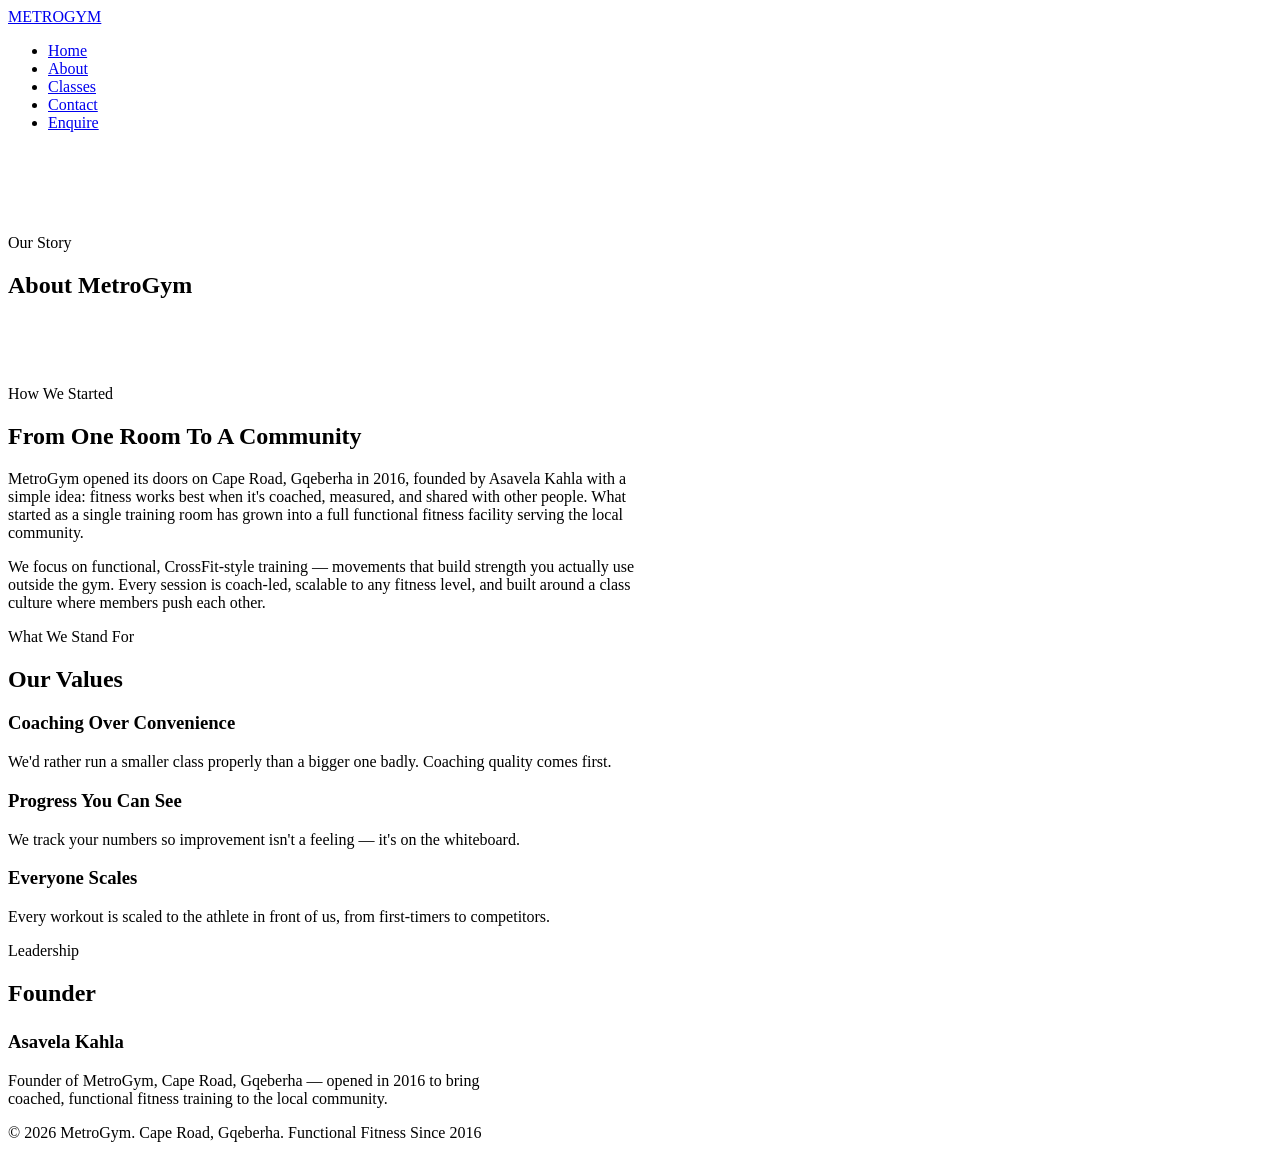
==== about.html @ cdcde927 "Add files via upload" ====
<!DOCTYPE html>
<html lang="en">
<head>
<meta charset="UTF-8">
<meta name="viewport" content="width=device-width, initial-scale=1.0">
<title>About | MetroGym</title>
<link rel="stylesheet" href="css/style.css">
</head>
<body>

<header>
  <div class="nav-wrap">
    <a href="index.html" class="brand">METRO<span>GYM</span></a>
    <nav>
      <ul>
        <li><a href="index.html">Home</a></li>
        <li><a href="about.html" aria-current="page">About</a></li>
        <li><a href="classes.html">Classes</a></li>
        <li><a href="contact.html">Contact</a></li>
        <li><a href="enquiry.html">Enquire</a></li>
      </ul>
    </nav>
  </div>
</header>

<section class="hero" style="padding:70px 0 50px;">
  <div class="container">
    <p class="eyebrow">Our Story</p>
    <h1>About MetroGym</h1>
  </div>
</section>

<section>
  <div class="container">
    <p class="eyebrow-label">How We Started</p>
    <h2>From One Room To A Community</h2>
    <p style="max-width:640px; color:var(--steel); margin-top:14px;">
      MetroGym opened its doors on Cape Road, Gqeberha in 2016, founded by Asavela Kahla with a simple idea: fitness works best when it's coached, measured, and shared with other people. What started as a single training room has grown into a full functional fitness facility serving the local community.
    </p>
    <p style="max-width:640px; color:var(--steel); margin-top:14px;">
      We focus on functional, CrossFit-style training — movements that build strength you actually use outside the gym. Every session is coach-led, scalable to any fitness level, and built around a class culture where members push each other.
    </p>
  </div>
</section>

<section class="alt">
  <div class="container">
    <p class="eyebrow-label">What We Stand For</p>
    <h2>Our Values</h2>
    <div class="grid">
      <div class="card">
        <h3>Coaching Over Convenience</h3>
        <p>We'd rather run a smaller class properly than a bigger one badly. Coaching quality comes first.</p>
      </div>
      <div class="card">
        <h3>Progress You Can See</h3>
        <p>We track your numbers so improvement isn't a feeling — it's on the whiteboard.</p>
      </div>
      <div class="card">
        <h3>Everyone Scales</h3>
        <p>Every workout is scaled to the athlete in front of us, from first-timers to competitors.</p>
      </div>
    </div>
  </div>
</section>

<section>
  <div class="container">
    <p class="eyebrow-label">Leadership</p>
    <h2>Founder</h2>
    <div class="card" style="max-width:480px; margin-top:24px;">
      <h3>Asavela Kahla</h3>
      <p>Founder of MetroGym, Cape Road, Gqeberha — opened in 2016 to bring coached, functional fitness training to the local community.</p>
    </div>
  </div>
</section>

<footer>
  <div class="container">
    <span>&copy; 2026 MetroGym. Cape Road, Gqeberha.</span>
    <span>Functional Fitness Since 2016</span>
  </div>
</footer>

</body>
</html>
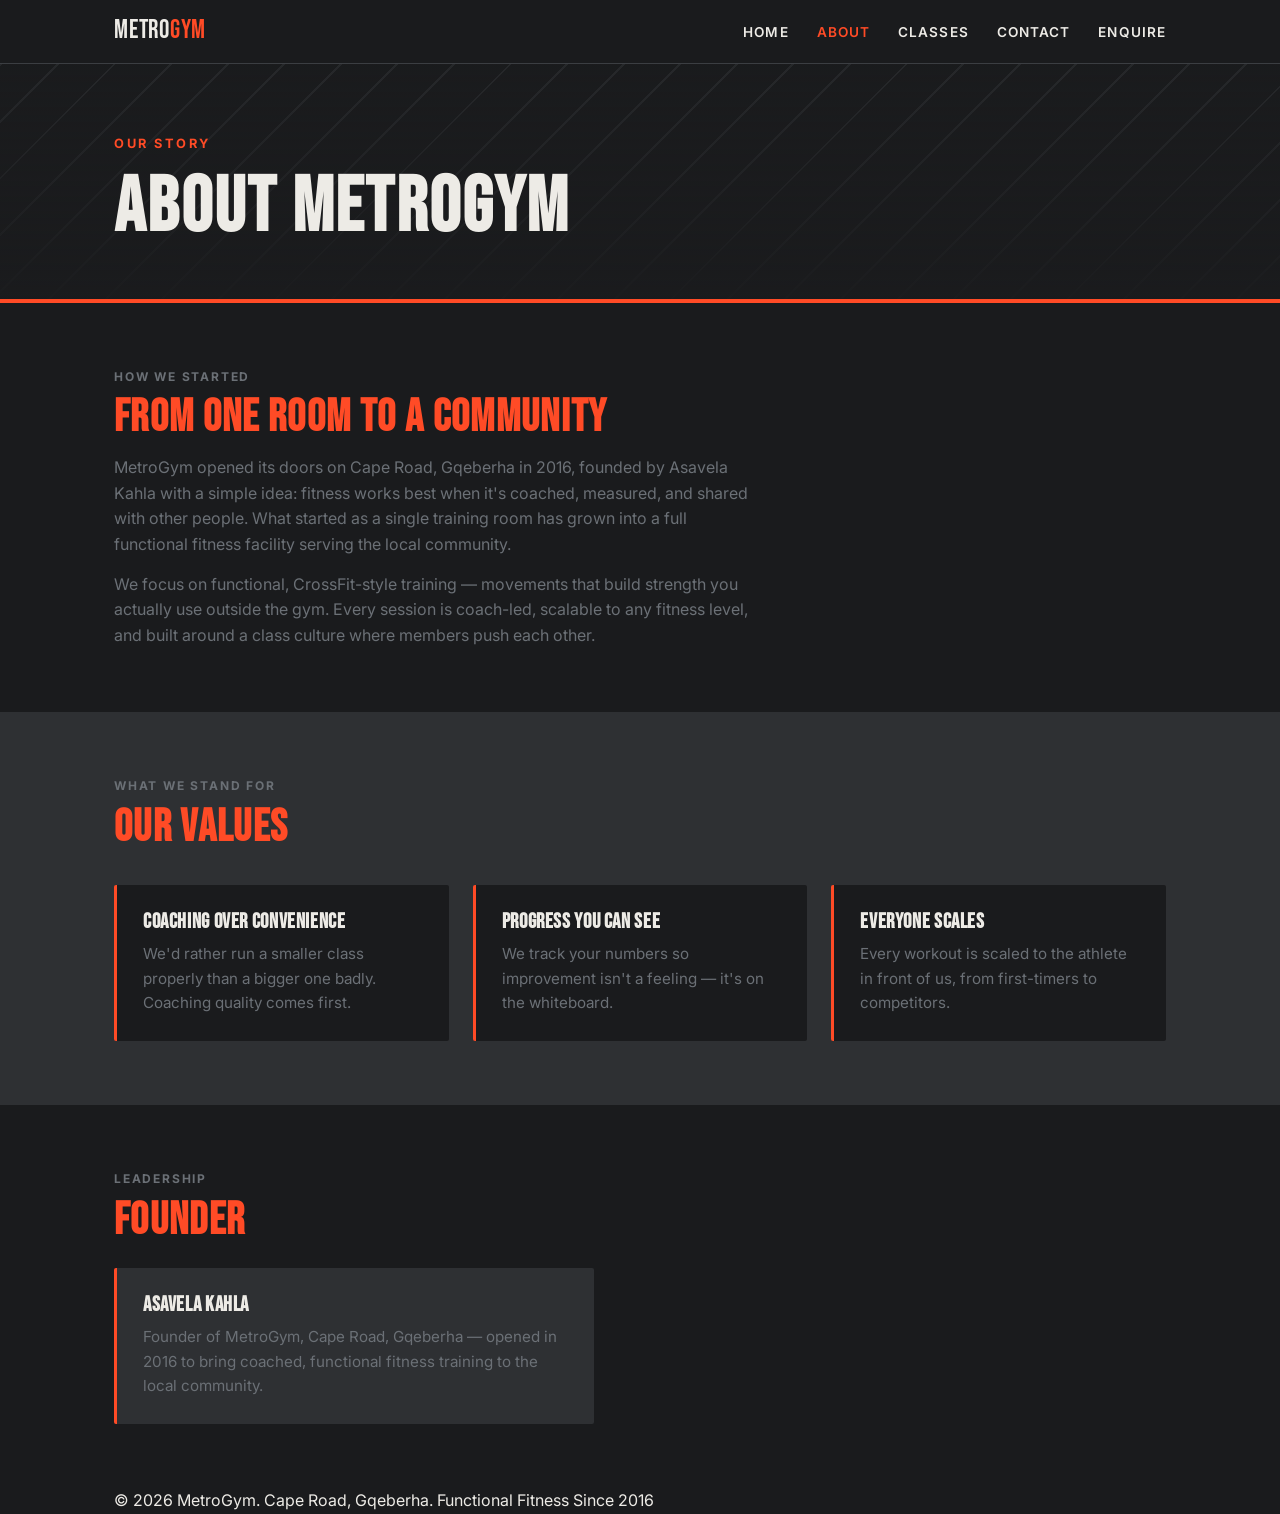
==== commit 78c25f83: "Add files via upload" ====
--- a/about.html
+++ b/about.html
@@ -7,7 +7,9 @@
 <link rel="stylesheet" href="css/style.css">
 </head>
 <body>
+<!-- About page — organisation history, mission/vision, values, and founder profile. -->
 
+<!-- Site header: brand logo and primary navigation, shared across all pages -->
 <header>
   <div class="nav-wrap">
     <a href="index.html" class="brand">METRO<span>GYM</span></a>
@@ -15,13 +17,16 @@
       <ul>
         <li><a href="index.html">Home</a></li>
         <li><a href="about.html" aria-current="page">About</a></li>
-        <li><a href="classes.html">Classes</a></li>
+        <li><a href="services.html">Classes</a></li>
         <li><a href="contact.html">Contact</a></li>
         <li><a href="enquiry.html">Enquire</a></li>
       </ul>
     </nav>
   </div>
 </header>
+
+<!-- Main page content -->
+<main>
 
 <section class="hero" style="padding:70px 0 50px;">
   <div class="container">
@@ -75,6 +80,9 @@
   </div>
 </section>
 
+</main>
+
+<!-- Site footer: copyright and tagline, shared across all pages -->
 <footer>
   <div class="container">
     <span>&copy; 2026 MetroGym. Cape Road, Gqeberha.</span>
@@ -82,5 +90,6 @@
   </div>
 </footer>
 
+<script src="js/script.js"></script>
 </body>
 </html>
--- a/css/style.css
+++ b/css/style.css
@@ -0,0 +1,239 @@
+/* 
+* MetroGym — shared styles
+*
+*/
+
+@import url('https://fonts.googleapis.com/css2?family=Bebas+Neue&family=Inter:wght@400;500;600;700&display=swap');
+
+:root {
+  --charcoal: #1A1B1D;
+  --concrete: #2E3033;
+  --concrete-light: #3B3E42;
+  --chalk: #EDEBE6;
+  --steel: #6B7076;
+  --orange: #FF4B26;
+  --orange-dim: #C93A1B;
+  --radius: 2px;
+}
+
+* { box-sizing: border-box; margin: 0; padding: 0; }
+
+html { scroll-behavior: smooth; }
+
+body {
+  background: var(--charcoal);
+  color: var(--chalk);
+  font-family: 'Inter', sans-serif;
+  line-height: 1.6;
+  font-size: 16px;
+}
+
+h1, h2, h3, .brand {
+  font-family: 'Bebas Neue', sans-serif;
+  letter-spacing: 0.03em;
+  text-transform: uppercase;
+  line-height: 1.05;
+}
+
+h1 { font-size: clamp(2.6rem, 6vw, 5rem); }
+h2 { font-size: clamp(1.8rem, 4vw, 2.8rem); color: var(--orange); }
+h3 { font-size: 1.3rem; }
+
+a { color: var(--orange); text-decoration: none; }
+a:hover { text-decoration: underline; }
+
+img { max-width: 100%; display: block; }
+
+.container {
+  max-width: 1100px;
+  margin: 0 auto;
+  padding: 0 24px;
+}
+
+header {
+  background: var(--charcoal);
+  border-bottom: 1px solid var(--concrete-light);
+  position: sticky;
+  top: 0;
+  z-index: 10;
+}
+
+.nav-wrap {
+  display: flex;
+  align-items: center;
+  justify-content: space-between;
+  padding: 18px 24px;
+  max-width: 1100px;
+  margin: 0 auto;
+}
+
+.brand {
+  font-size: 1.6rem;
+  color: var(--chalk);
+}
+.brand span { color: var(--orange); }
+
+nav ul {
+  list-style: none;
+  display: flex;
+  gap: 28px;
+}
+
+nav a {
+  color: var(--chalk);
+  font-weight: 600;
+  font-size: 0.85rem;
+  letter-spacing: 0.08em;
+  text-transform: uppercase;
+}
+nav a:hover, nav a[aria-current="page"] { color: var(--orange); text-decoration: none; }
+
+.hero {
+  padding: 90px 0 70px;
+  border-bottom: 4px solid var(--orange);
+  background:
+    linear-gradient(180deg, rgba(26,27,29,0.4), rgba(26,27,29,0.95)),
+    repeating-linear-gradient(135deg, var(--concrete) 0 2px, var(--charcoal) 2px 40px);
+}
+
+.hero .eyebrow {
+  color: var(--orange);
+  font-weight: 700;
+  letter-spacing: 0.2em;
+  text-transform: uppercase;
+  font-size: 0.8rem;
+  margin-bottom: 14px;
+}
+
+.hero p.lead {
+  max-width: 560px;
+  color: var(--steel);
+  font-size: 1.1rem;
+  margin: 18px 0 30px;
+}
+
+.btn {
+  display: inline-block;
+  background: var(--orange);
+  color: var(--charcoal);
+  font-weight: 700;
+  padding: 14px 30px;
+  border-radius: var(--radius);
+  text-transform: uppercase;
+  letter-spacing: 0.05em;
+  font-size: 0.9rem;
+  border: none;
+  cursor: pointer;
+}
+.btn:hover { background: var(--orange-dim); text-decoration: none; color: var(--chalk); }
+
+.btn-outline {
+  display: inline-block;
+  border: 2px solid var(--chalk);
+  color: var(--chalk);
+  font-weight: 700;
+  padding: 12px 28px;
+  text-transform: uppercase;
+  letter-spacing: 0.05em;
+  font-size: 0.9rem;
+}
+.btn-outline:hover { border-color: var(--orange); color: var(--orange); text-decoration: none; }
+
+section { padding: 64px 0; }
+section.alt { background: var(--concrete); }
+
+.eyebrow-label {
+  color: var(--steel);
+  font-weight: 700;
+  letter-spacing: 0.15em;
+  text-transform: uppercase;
+  font-size: 0.75rem;
+  margin-bottom: 8px;
+}
+
+.grid {
+  display: grid;
+  gap: 24px;
+  grid-template-columns: repeat(auto-fit, minmax(230px, 1fr));
+  margin-top: 34px;
+}
+
+.card {
+  background: var(--concrete);
+  border-left: 3px solid var(--orange);
+  padding: 26px;
+  border-radius: var(--radius);
+}
+section.alt .card { background: var(--charcoal); }
+
+.card h3 { color: var(--chalk); margin-bottom: 10px; }
+.card p { color: var(--steel); font-size: 0.95rem; }
+
+.stats {
+  display: flex;
+  flex-wrap: wrap;
+  gap: 40px;
+  margin-top: 40px;
+}
+.stat .num {
+  font-family: 'Bebas Neue', sans-serif;
+  font-size: 3rem;
+  color: var(--orange);
+  line-height: 1;
+}
+.stat .label {
+  color: var(--steel);
+  font-size: 0.8rem;
+  text-transform: uppercase;
+  letter-spacing: 0.1em;
+}
+
+table {
+  width: 100%;
+  border-collapse: collapse;
+  margin-top: 30px;
+}
+th, td {
+  text-align: left;
+  padding: 14px 16px;
+  border-bottom: 1px solid var(--concrete-light);
+  font-size: 0.95rem;
+}
+th {
+  text-transform: uppercase;
+  letter-spacing: 0.08em;
+  font-size: 0.75rem;
+  color: var(--orange);
+}
+td { color: var(--chalk); }
+tr:hover td { background: var(--concrete); }
+
+form { max-width: 560px; margin-top: 30px; }
+.field { margin-bottom: 20px; }
+label {
+  display: block;
+  font-size: 0.8rem;
+  text-transform: uppercase;
+  letter-spacing: 0.08em;
+  color: var(--steel);
+  margin-bottom: 8px;
+}
+input, textarea, select {
+  width: 100%;
+  background: var(--concrete);
+  border: 1px solid var(--concrete-light);
+  color: var(--chalk);
+  padding: 12px 14px;
+  font-family: 'Inter', sans-serif;
+  font-size: 0.95rem;
+  border-radius: var(--radius);
+}
+input:focus, textarea:focus, select:focus {
+  outline: 2px solid var(--orange);
+  outline-offset: 1px;
+  border-color: var(--orange);
+}
+textarea { resize: vertical; min-height: 120px; }
+
+.info-list { list-style: none; margin-top: 24px; }
+.info-list li { padding: 10px 0; border-bottom: 1px solid var(--concrete-light); co
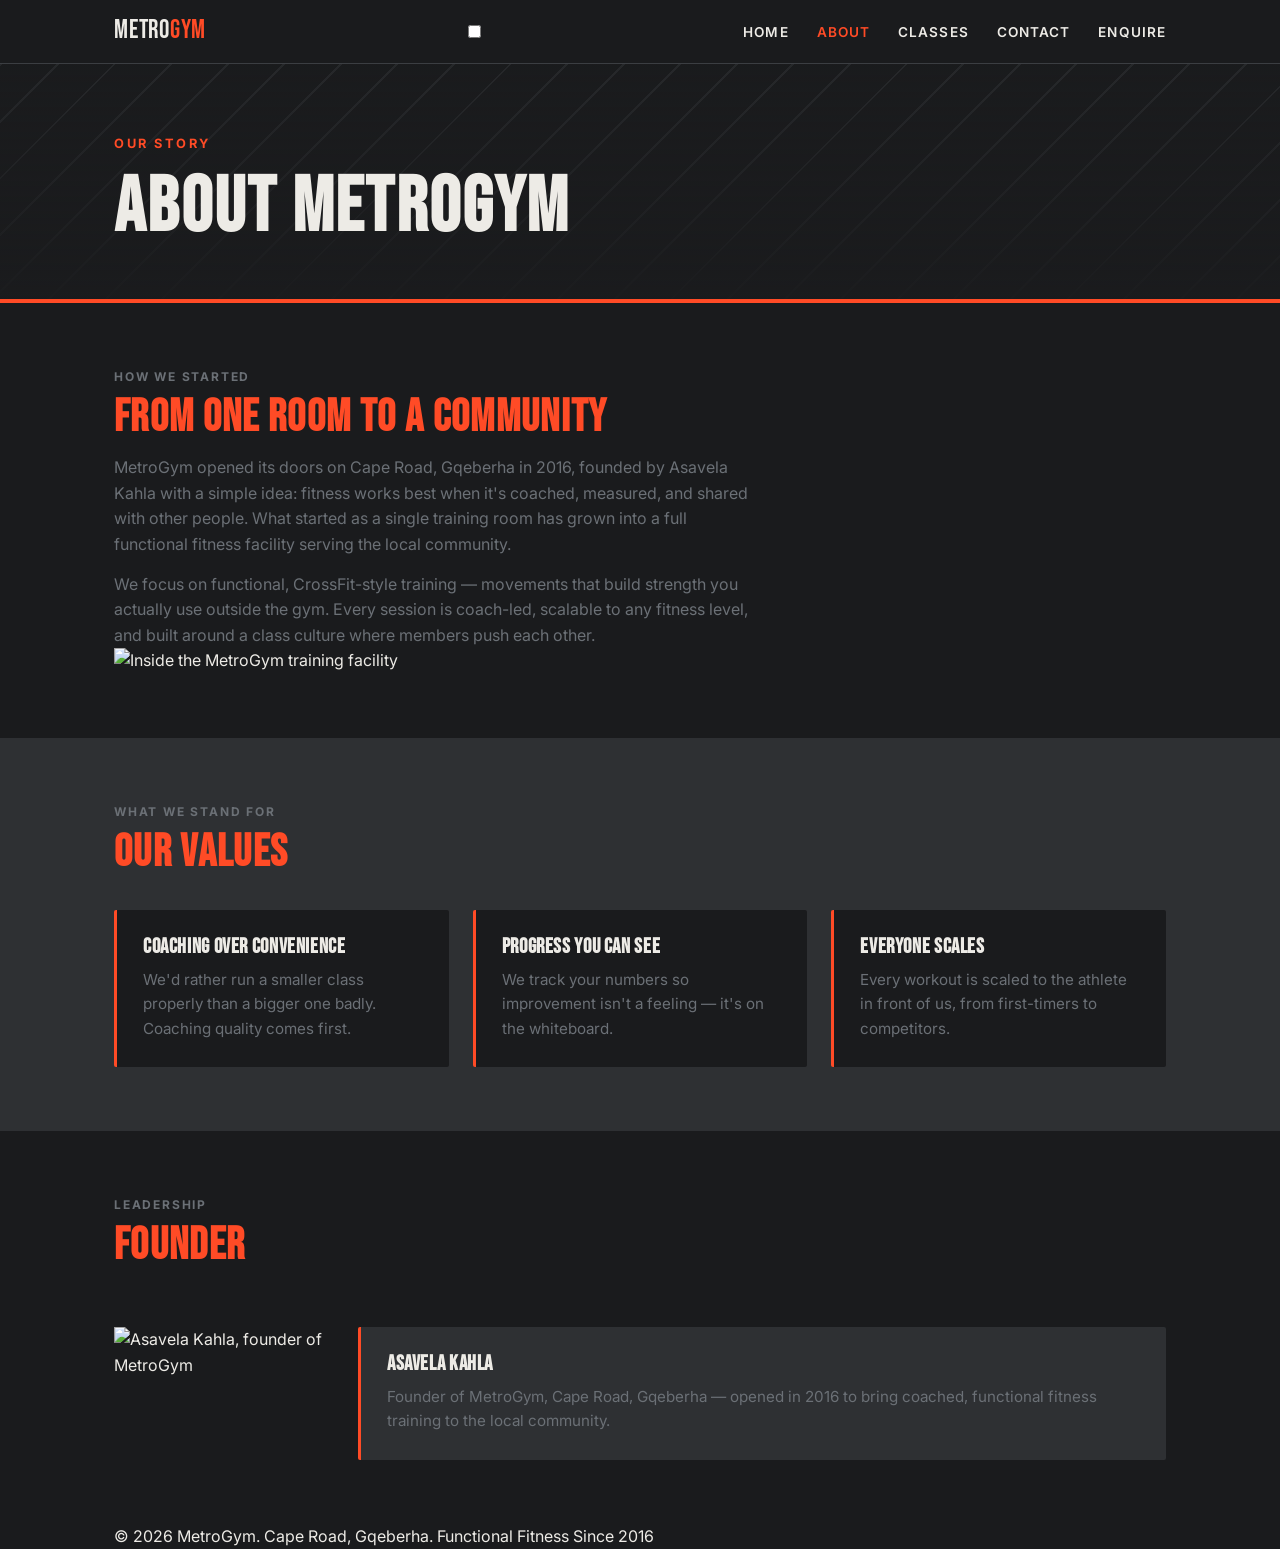
==== commit 551e3971: "Add files via upload Fixing part 1 and continuing with part 2" ====
--- a/about.html
+++ b/about.html
@@ -13,6 +13,10 @@
 <header>
   <div class="nav-wrap">
     <a href="index.html" class="brand">METRO<span>GYM</span></a>
+    <input type="checkbox" id="nav-toggle" class="nav-toggle">
+    <label for="nav-toggle" class="nav-toggle-label" aria-label="Toggle menu">
+      <span></span><span></span><span></span>
+    </label>
     <nav>
       <ul>
         <li><a href="index.html">Home</a></li>
@@ -45,6 +49,7 @@
     <p style="max-width:640px; color:var(--steel); margin-top:14px;">
       We focus on functional, CrossFit-style training — movements that build strength you actually use outside the gym. Every session is coach-led, scalable to any fitness level, and built around a class culture where members push each other.
     </p>
+    <img src="images/about-facility.jpg" alt="Inside the MetroGym training facility" class="photo photo-frame">
   </div>
 </section>
 
@@ -73,9 +78,12 @@
   <div class="container">
     <p class="eyebrow-label">Leadership</p>
     <h2>Founder</h2>
-    <div class="card" style="max-width:480px; margin-top:24px;">
-      <h3>Asavela Kahla</h3>
-      <p>Founder of MetroGym, Cape Road, Gqeberha — opened in 2016 to bring coached, functional fitness training to the local community.</p>
+    <div class="grid" style="grid-template-columns: 220px 1fr; align-items:start;">
+      <img src="images/founder-asavela-kahla.jpg" alt="Asavela Kahla, founder of MetroGym" class="photo" style="margin-top:24px;">
+      <div class="card" style="margin-top:24px;">
+        <h3>Asavela Kahla</h3>
+        <p>Founder of MetroGym, Cape Road, Gqeberha — opened in 2016 to bring coached, functional fitness training to the local community.</p>
+      </div>
     </div>
   </div>
 </section>
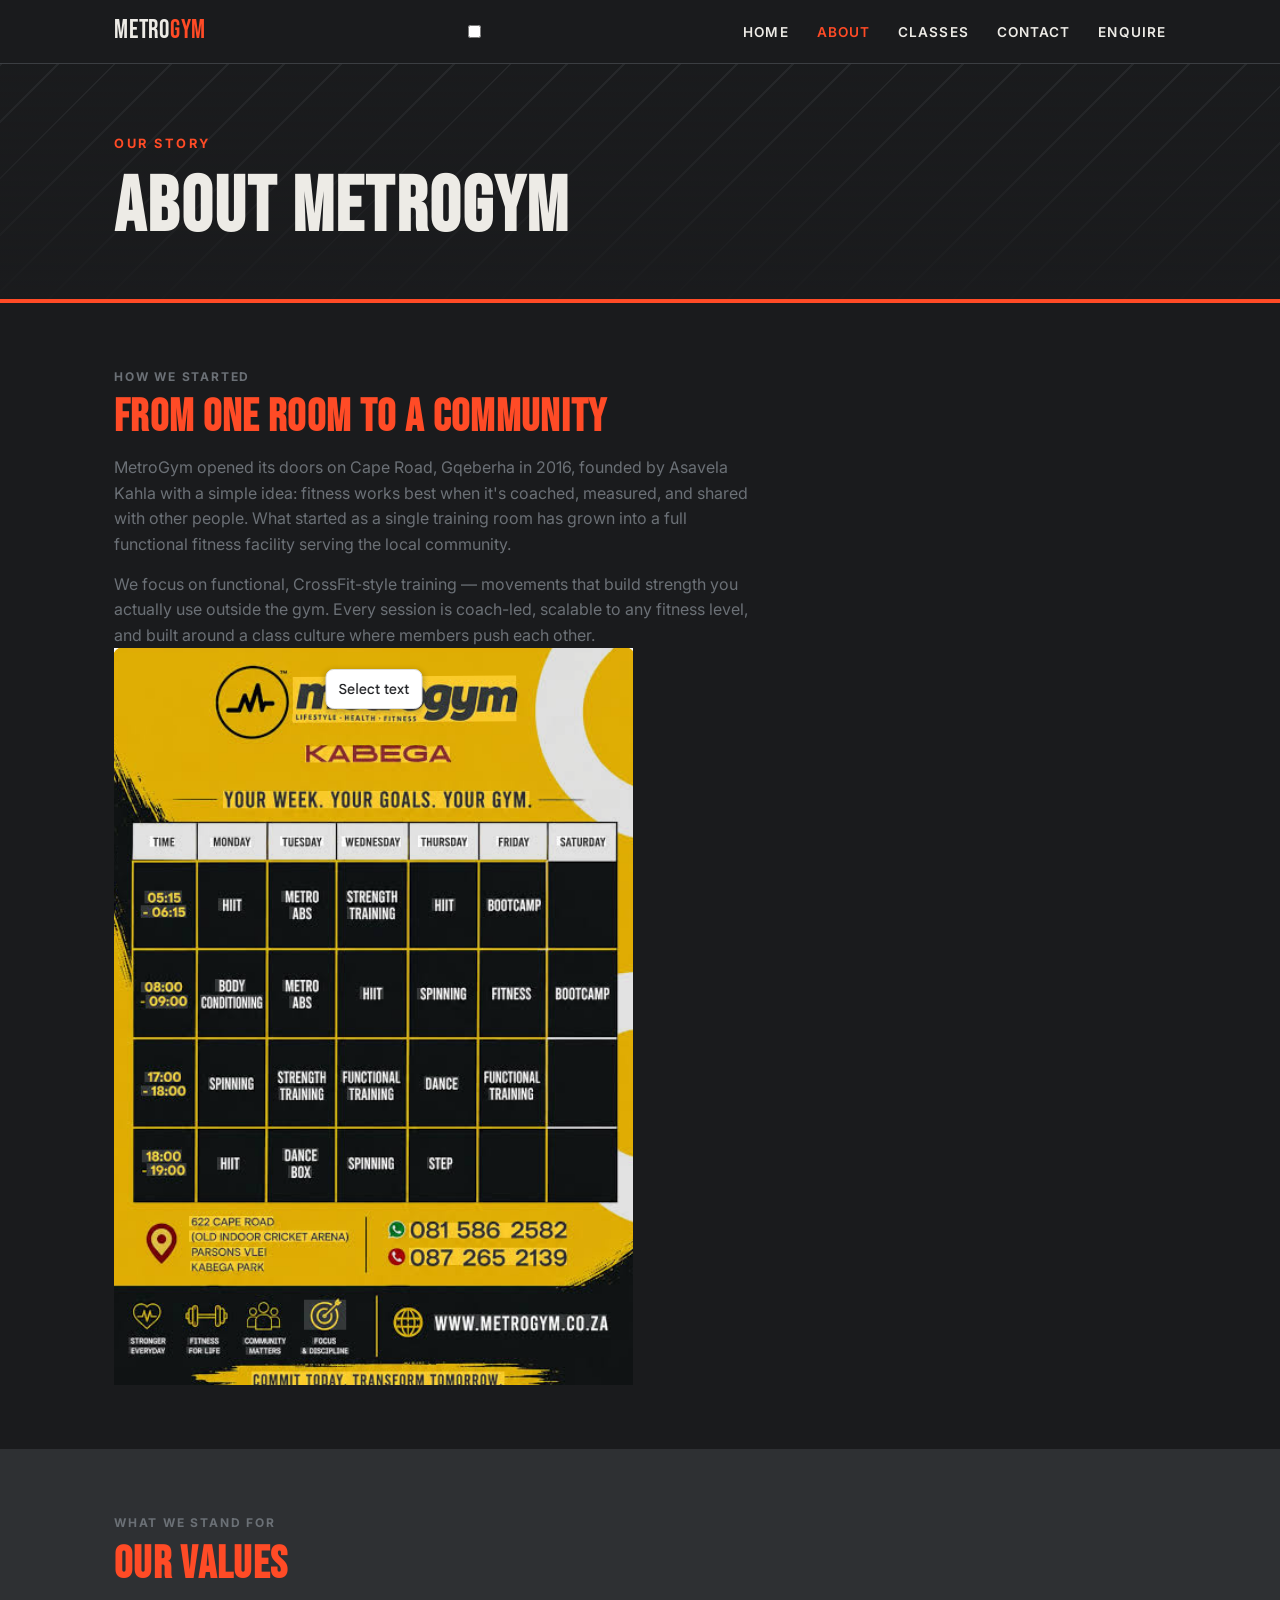
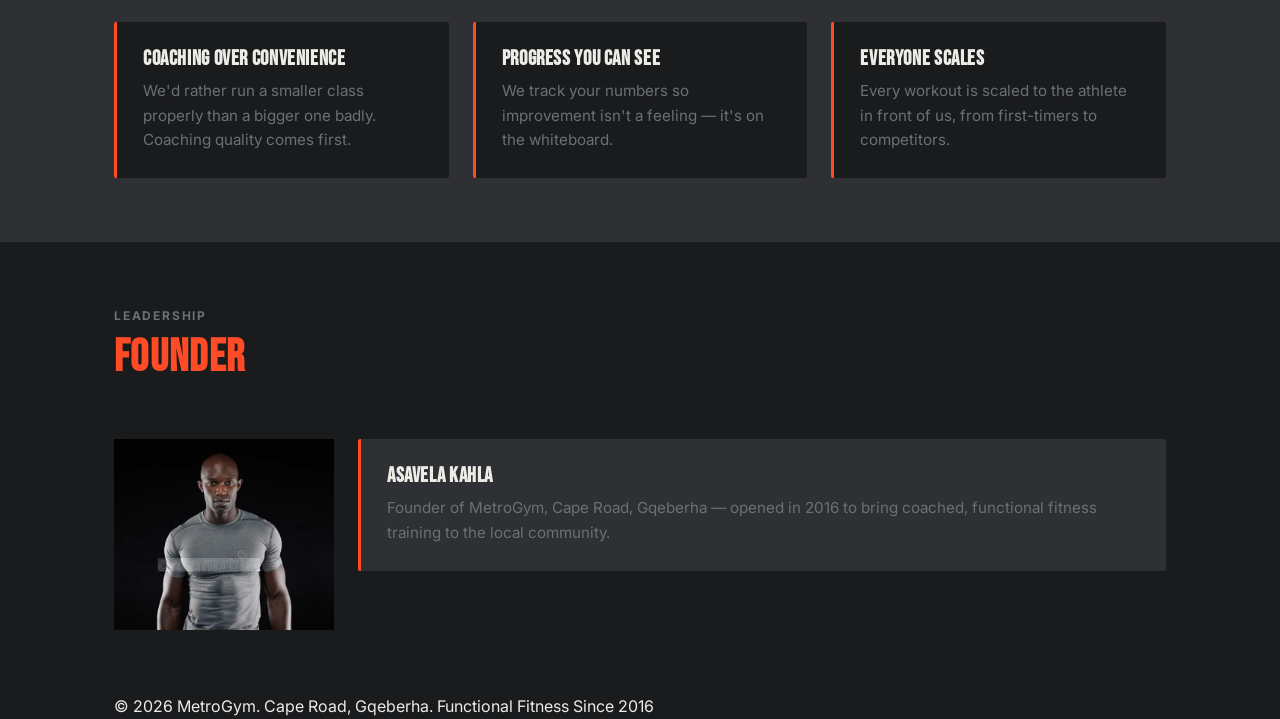
==== commit 6b06a4b5: "Ice Task 4 changes addition for ICE Task 4" ====
--- a/about.html
+++ b/about.html
@@ -49,7 +49,7 @@
     <p style="max-width:640px; color:var(--steel); margin-top:14px;">
       We focus on functional, CrossFit-style training — movements that build strength you actually use outside the gym. Every session is coach-led, scalable to any fitness level, and built around a class culture where members push each other.
     </p>
-    <img src="images/about-facility.jpg" alt="Inside the MetroGym training facility" class="photo photo-frame">
+    <img src="images/about-facility.png" alt="Inside the MetroGym training facility" class="photo photo-frame">
   </div>
 </section>
 
@@ -79,7 +79,7 @@
     <p class="eyebrow-label">Leadership</p>
     <h2>Founder</h2>
     <div class="grid" style="grid-template-columns: 220px 1fr; align-items:start;">
-      <img src="images/founder-asavela-kahla.jpg" alt="Asavela Kahla, founder of MetroGym" class="photo" style="margin-top:24px;">
+      <img src="images/founder-asavela-kahla.png" alt="Asavela Kahla, founder of MetroGym" class="photo" style="margin-top:24px;">
       <div class="card" style="margin-top:24px;">
         <h3>Asavela Kahla</h3>
         <p>Founder of MetroGym, Cape Road, Gqeberha — opened in 2016 to bring coached, functional fitness training to the local community.</p>
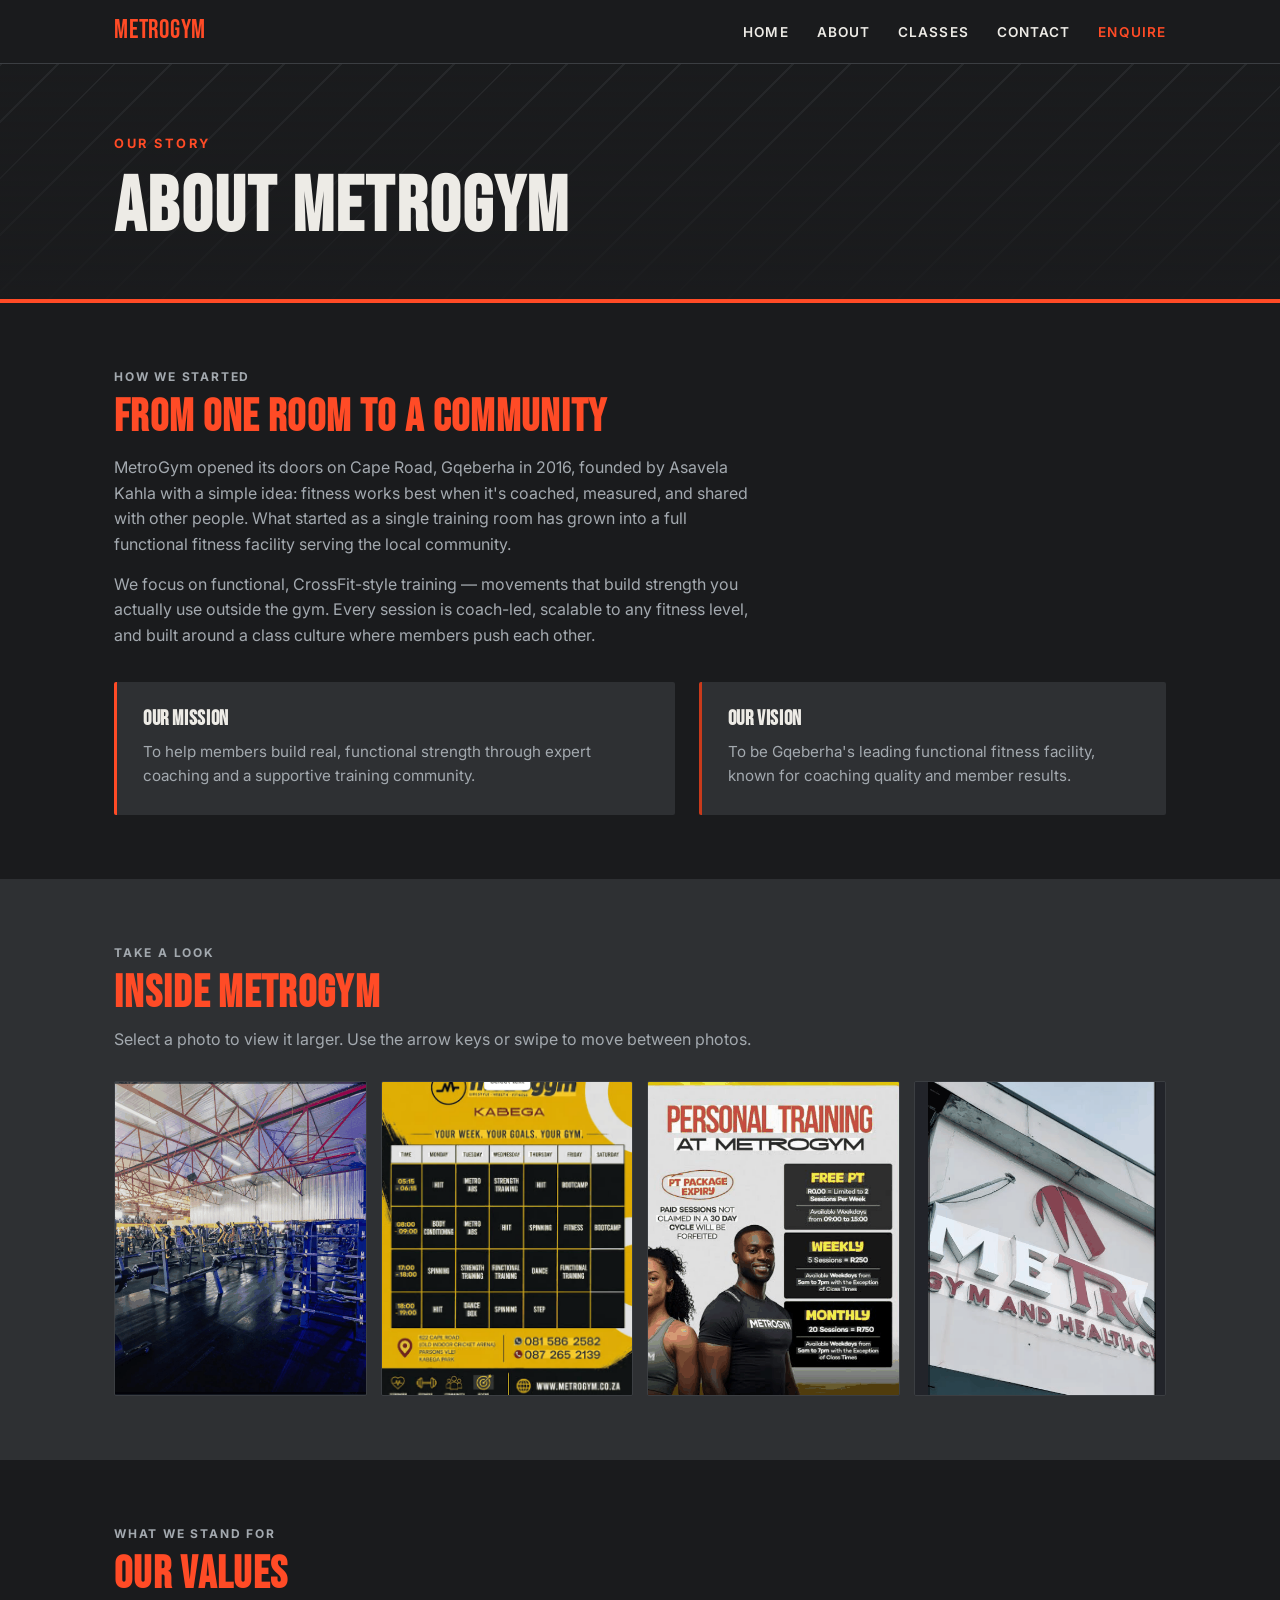
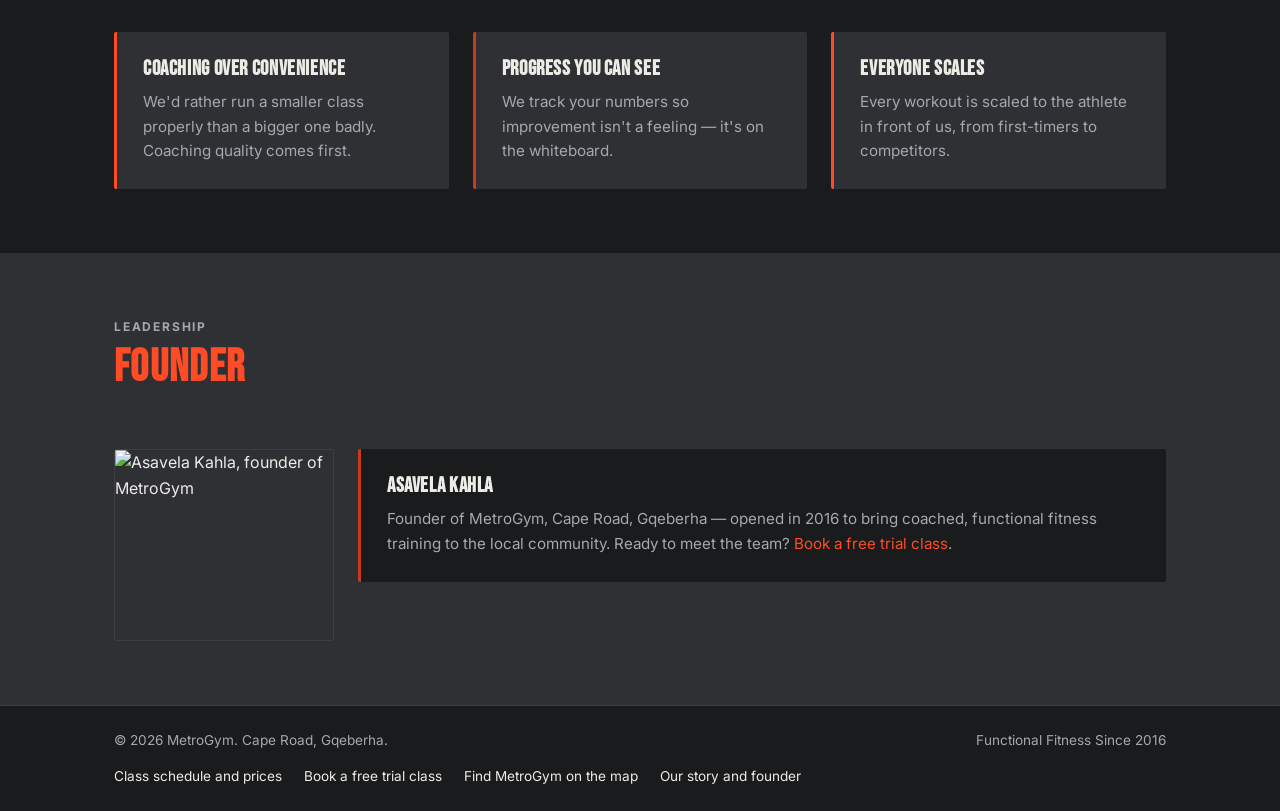
==== commit 6bd8e656: "SEO  add titles, descriptions, structured data, today widget and gallery" ====
--- a/about.html
+++ b/about.html
@@ -1,23 +1,48 @@
 <!DOCTYPE html>
-<html lang="en">
+<html lang="en-ZA">
 <head>
 <meta charset="UTF-8">
 <meta name="viewport" content="width=device-width, initial-scale=1.0">
-<title>About | MetroGym</title>
+
+<!-- SEO: unique title, description and keywords for this page -->
+<title>About MetroGym | Coach-Led Fitness in Gqeberha Since 2016</title>
+<meta name="description" content="Meet MetroGym: a coach-led functional fitness gym founded in 2016 by Asavela Kahla on Cape Road, Gqeberha. See our story, values and facility photos.">
+<meta name="keywords" content="about MetroGym, Asavela Kahla, functional fitness founder, gym history Gqeberha, coaching values">
+<meta name="author" content="Phawu Zotwa">
+<meta name="robots" content="index, follow">
+<meta name="theme-color" content="#1A1B1D">
+<link rel="canonical" href="https://phawu6-spec.github.io/metrogym/about.html">
+
+<!-- Social sharing previews (Open Graph / Twitter) -->
+<meta property="og:type" content="website">
+<meta property="og:site_name" content="MetroGym">
+<meta property="og:title" content="About MetroGym | Coach-Led Fitness in Gqeberha Since 2016">
+<meta property="og:description" content="Meet MetroGym: a coach-led functional fitness gym founded in 2016 by Asavela Kahla on Cape Road, Gqeberha. See our story, values and facility photos.">
+<meta property="og:url" content="https://phawu6-spec.github.io/metrogym/about.html">
+<meta property="og:image" content="https://phawu6-spec.github.io/metrogym/images/about-facility.png">
+<meta name="twitter:card" content="summary_large_image">
+
+<link rel="icon" type="image/png" href="images/logo-mark.png">
+
+<!-- Fonts and stylesheet -->
+<link rel="preconnect" href="https://fonts.googleapis.com">
+<link rel="preconnect" href="https://fonts.gstatic.com" crossorigin>
+<link rel="stylesheet" href="https://fonts.googleapis.com/css2?family=Bebas+Neue&family=Inter:wght@400;500;600;700&display=swap">
 <link rel="stylesheet" href="css/style.css">
+<script>document.documentElement.className += ' js';</script>
 </head>
 <body>
-<!-- About page — organisation history, mission/vision, values, and founder profile. -->
+<a class="skip-link" href="#main">Skip to main content</a>
 
-<!-- Site header: brand logo and primary navigation, shared across all pages -->
+<!-- Site header: brand and primary navigation, shared across all pages -->
 <header>
   <div class="nav-wrap">
-    <a href="index.html" class="brand">METRO<span>GYM</span></a>
+    <a href="index.html" class="brand" aria-label="MetroGym home">METRO<span>GYM</span></a>
     <input type="checkbox" id="nav-toggle" class="nav-toggle">
     <label for="nav-toggle" class="nav-toggle-label" aria-label="Toggle menu">
       <span></span><span></span><span></span>
     </label>
-    <nav>
+    <nav id="site-nav" aria-label="Main navigation">
       <ul>
         <li><a href="index.html">Home</a></li>
         <li><a href="about.html" aria-current="page">About</a></li>
@@ -30,7 +55,7 @@
 </header>
 
 <!-- Main page content -->
-<main>
+<main id="main">
 
 <section class="hero" style="padding:70px 0 50px;">
   <div class="container">
@@ -49,24 +74,56 @@
     <p style="max-width:640px; color:var(--steel); margin-top:14px;">
       We focus on functional, CrossFit-style training — movements that build strength you actually use outside the gym. Every session is coach-led, scalable to any fitness level, and built around a class culture where members push each other.
     </p>
-    <img src="images/about-facility.png" alt="Inside the MetroGym training facility" class="photo photo-frame">
+    <div class="grid grid-2">
+      <div class="card reveal">
+        <h3>Our Mission</h3>
+        <p>To help members build real, functional strength through expert coaching and a supportive training community.</p>
+      </div>
+      <div class="card reveal">
+        <h3>Our Vision</h3>
+        <p>To be Gqeberha's leading functional fitness facility, known for coaching quality and member results.</p>
+      </div>
+    </div>
   </div>
 </section>
 
+<!-- Image gallery: thumbnails open in the lightbox built by js/script.js (plain links still work without JavaScript) -->
 <section class="alt">
+  <div class="container">
+    <p class="eyebrow-label">Take A Look</p>
+    <h2>Inside MetroGym</h2>
+    <p style="max-width:640px; color:var(--steel); margin-top:10px;">Select a photo to view it larger. Use the arrow keys or swipe to move between photos.</p>
+    <div class="gallery">
+      <a class="gallery-item" href="images/hero-training.png" data-caption="Coach-led training on the main floor">
+        <img src="images/hero-training.png" alt="Coach-led functional fitness training on the MetroGym main floor" width="836" height="561" loading="lazy">
+      </a>
+      <a class="gallery-item" href="images/about-facility.png" data-caption="The MetroGym training facility">
+        <img src="images/about-facility.png" alt="Inside the MetroGym training facility with racks and free weights" width="519" height="737" loading="lazy">
+      </a>
+      <a class="gallery-item" href="images/class-session.png" data-caption="A coached class session in progress">
+        <img src="images/class-session.png" alt="Members taking part in a coached class session at MetroGym" width="570" height="603" loading="lazy">
+      </a>
+      <a class="gallery-item" href="images/gym-exterior.png" data-caption="MetroGym on Cape Road, Gqeberha">
+        <img src="images/gym-exterior.png" alt="MetroGym exterior on Cape Road, Gqeberha" width="464" height="743" loading="lazy">
+      </a>
+    </div>
+  </div>
+</section>
+
+<section>
   <div class="container">
     <p class="eyebrow-label">What We Stand For</p>
     <h2>Our Values</h2>
     <div class="grid">
-      <div class="card">
+      <div class="card reveal">
         <h3>Coaching Over Convenience</h3>
         <p>We'd rather run a smaller class properly than a bigger one badly. Coaching quality comes first.</p>
       </div>
-      <div class="card">
+      <div class="card reveal">
         <h3>Progress You Can See</h3>
         <p>We track your numbers so improvement isn't a feeling — it's on the whiteboard.</p>
       </div>
-      <div class="card">
+      <div class="card reveal">
         <h3>Everyone Scales</h3>
         <p>Every workout is scaled to the athlete in front of us, from first-timers to competitors.</p>
       </div>
@@ -74,15 +131,15 @@
   </div>
 </section>
 
-<section>
+<section class="alt">
   <div class="container">
     <p class="eyebrow-label">Leadership</p>
     <h2>Founder</h2>
-    <div class="grid" style="grid-template-columns: 220px 1fr; align-items:start;">
-      <img src="images/founder-asavela-kahla.png" alt="Asavela Kahla, founder of MetroGym" class="photo" style="margin-top:24px;">
+    <div class="grid grid-founder">
+      <img src="images/founder-asavela-kahla.png" alt="Asavela Kahla, founder of MetroGym" class="photo" width="587" height="510" loading="lazy" style="margin-top:24px;">
       <div class="card" style="margin-top:24px;">
         <h3>Asavela Kahla</h3>
-        <p>Founder of MetroGym, Cape Road, Gqeberha — opened in 2016 to bring coached, functional fitness training to the local community.</p>
+        <p>Founder of MetroGym, Cape Road, Gqeberha — opened in 2016 to bring coached, functional fitness training to the local community. Ready to meet the team? <a href="enquiry.html">Book a free trial class</a>.</p>
       </div>
     </div>
   </div>
@@ -90,11 +147,17 @@
 
 </main>
 
-<!-- Site footer: copyright and tagline, shared across all pages -->
+<!-- Site footer: copyright, tagline and internal links, shared across all pages -->
 <footer>
   <div class="container">
-    <span>&copy; 2026 MetroGym. Cape Road, Gqeberha.</span>
+    <span>&copy; <span id="year">2026</span> MetroGym. Cape Road, Gqeberha.</span>
     <span>Functional Fitness Since 2016</span>
+    <ul class="footer-links">
+      <li><a href="services.html">Class schedule and prices</a></li>
+      <li><a href="enquiry.html">Book a free trial class</a></li>
+      <li><a href="contact.html">Find MetroGym on the map</a></li>
+      <li><a href="about.html">Our story and founder</a></li>
+    </ul>
   </div>
 </footer>
 
--- a/css/style.css
+++ b/css/style.css
@@ -1,23 +1,26 @@
-/* 
+/*
 * MetroGym — shared styles
-*
+* Part 1: base reset, typography, layout, colour
+* Part 2: pseudo-classes, media queries, responsive layout/typography/nav/images
+* Part 3: form validation/response states, accordion, gallery + lightbox,
+*         class search/filter/sort, today widget, map, scroll animations,
+*         accessibility (skip link, focus states, contrast, reduced motion)
 */
 
-@import url('https://fonts.googleapis.com/css2?family=Bebas+Neue&family=Inter:wght@400;500;600;700&display=swap');
+/* Fonts (Bebas Neue + Inter) are loaded with <link> tags in each page <head> for faster rendering. */
 
 :root {
   --charcoal: #1A1B1D;
   --concrete: #2E3033;
   --concrete-light: #3B3E42;
   --chalk: #EDEBE6;
-  --steel: #6B7076;
+  --steel: #A3A9AF; /* lightened from #6B7076 for WCAG AA contrast */
   --orange: #FF4B26;
   --orange-dim: #C93A1B;
   --radius: 2px;
 }
 
 * { box-sizing: border-box; margin: 0; padding: 0; }
-
 html { scroll-behavior: smooth; }
 
 body {
@@ -34,21 +37,17 @@
   text-transform: uppercase;
   line-height: 1.05;
 }
-
 h1 { font-size: clamp(2.6rem, 6vw, 5rem); }
 h2 { font-size: clamp(1.8rem, 4vw, 2.8rem); color: var(--orange); }
 h3 { font-size: 1.3rem; }
 
 a { color: var(--orange); text-decoration: none; }
 a:hover { text-decoration: underline; }
+a:focus-visible { outline: 2px solid var(--orange); outline-offset: 2px; }
 
 img { max-width: 100%; display: block; }
 
-.container {
-  max-width: 1100px;
-  margin: 0 auto;
-  padding: 0 24px;
-}
+.container { max-width: 1100px; margin: 0 auto; padding: 0 24px; }
 
 header {
   background: var(--charcoal);
@@ -57,7 +56,6 @@
   top: 0;
   z-index: 10;
 }
-
 .nav-wrap {
   display: flex;
   align-items: center;
@@ -65,20 +63,12 @@
   padding: 18px 24px;
   max-width: 1100px;
   margin: 0 auto;
-}
-
-.brand {
-  font-size: 1.6rem;
-  color: var(--chalk);
-}
+  position: relative;
+}
+.brand { font-size: 1.6rem; color: var(--chalk); }
 .brand span { color: var(--orange); }
 
-nav ul {
-  list-style: none;
-  display: flex;
-  gap: 28px;
-}
-
+nav ul { list-style: none; display: flex; gap: 28px; }
 nav a {
   color: var(--chalk);
   font-weight: 600;
@@ -87,6 +77,19 @@
   text-transform: uppercase;
 }
 nav a:hover, nav a[aria-current="page"] { color: var(--orange); text-decoration: none; }
+nav ul li:first-child a { padding-left: 0; }
+nav ul li:last-child a { color: var(--orange); }
+nav ul li:last-child a:hover { color: var(--chalk); }
+
+.nav-toggle { display: none; }
+.nav-toggle-label {
+  display: none;
+  flex-direction: column;
+  gap: 5px;
+  cursor: pointer;
+  padding: 6px;
+}
+.nav-toggle-label span { display: block; width: 26px; height: 2px; background: var(--chalk); }
 
 .hero {
   padding: 90px 0 70px;
@@ -95,7 +98,6 @@
     linear-gradient(180deg, rgba(26,27,29,0.4), rgba(26,27,29,0.95)),
     repeating-linear-gradient(135deg, var(--concrete) 0 2px, var(--charcoal) 2px 40px);
 }
-
 .hero .eyebrow {
   color: var(--orange);
   font-weight: 700;
@@ -104,13 +106,7 @@
   font-size: 0.8rem;
   margin-bottom: 14px;
 }
-
-.hero p.lead {
-  max-width: 560px;
-  color: var(--steel);
-  font-size: 1.1rem;
-  margin: 18px 0 30px;
-}
+.hero p.lead { max-width: 560px; color: var(--steel); font-size: 1.1rem; margin: 18px 0 30px; }
 
 .btn {
   display: inline-block;
@@ -126,6 +122,9 @@
   cursor: pointer;
 }
 .btn:hover { background: var(--orange-dim); text-decoration: none; color: var(--chalk); }
+.btn:active { transform: translateY(1px); }
+.btn:focus-visible { outline: 2px solid var(--chalk); outline-offset: 2px; }
+.btn:disabled { opacity: 0.6; cursor: not-allowed; }
 
 .btn-outline {
   display: inline-block;
@@ -138,6 +137,7 @@
   font-size: 0.9rem;
 }
 .btn-outline:hover { border-color: var(--orange); color: var(--orange); text-decoration: none; }
+.btn-outline:active { transform: translateY(1px); }
 
 section { padding: 64px 0; }
 section.alt { background: var(--concrete); }
@@ -157,56 +157,39 @@
   grid-template-columns: repeat(auto-fit, minmax(230px, 1fr));
   margin-top: 34px;
 }
-
 .card {
   background: var(--concrete);
   border-left: 3px solid var(--orange);
   padding: 26px;
   border-radius: var(--radius);
+  transition: border-color 0.2s ease, background 0.2s ease;
 }
 section.alt .card { background: var(--charcoal); }
-
+.card:hover { border-left-color: var(--chalk); }
+.grid .card:nth-child(even) { border-left-color: var(--orange-dim); }
 .card h3 { color: var(--chalk); margin-bottom: 10px; }
 .card p { color: var(--steel); font-size: 0.95rem; }
 
-.stats {
-  display: flex;
-  flex-wrap: wrap;
-  gap: 40px;
-  margin-top: 40px;
-}
-.stat .num {
-  font-family: 'Bebas Neue', sans-serif;
-  font-size: 3rem;
-  color: var(--orange);
-  line-height: 1;
-}
-.stat .label {
-  color: var(--steel);
-  font-size: 0.8rem;
-  text-transform: uppercase;
-  letter-spacing: 0.1em;
-}
-
-table {
+.photo {
   width: 100%;
-  border-collapse: collapse;
-  margin-top: 30px;
-}
-th, td {
-  text-align: left;
-  padding: 14px 16px;
-  border-bottom: 1px solid var(--concrete-light);
-  font-size: 0.95rem;
-}
-th {
-  text-transform: uppercase;
-  letter-spacing: 0.08em;
-  font-size: 0.75rem;
-  color: var(--orange);
-}
+  height: auto;
+  border-radius: var(--radius);
+  border: 1px solid var(--concrete-light);
+  display: block;
+}
+.photo { max-height: 520px; object-fit: cover; }
+.photo-frame { margin-top: 30px; }
+
+.stats { display: flex; flex-wrap: wrap; gap: 40px; margin-top: 40px; }
+.stat .num { font-family: 'Bebas Neue', sans-serif; font-size: 3rem; color: var(--orange); line-height: 1; }
+.stat .label { color: var(--steel); font-size: 0.8rem; text-transform: uppercase; letter-spacing: 0.1em; }
+
+table { width: 100%; border-collapse: collapse; margin-top: 30px; }
+th, td { text-align: left; padding: 14px 16px; border-bottom: 1px solid var(--concrete-light); font-size: 0.95rem; }
+th { text-transform: uppercase; letter-spacing: 0.08em; font-size: 0.75rem; color: var(--orange); }
 td { color: var(--chalk); }
 tr:hover td { background: var(--concrete); }
+tbody tr:nth-child(odd) td { background: rgba(255,255,255,0.02); }
 
 form { max-width: 560px; margin-top: 30px; }
 .field { margin-bottom: 20px; }
@@ -233,7 +216,316 @@
   outline-offset: 1px;
   border-color: var(--orange);
 }
+input:required, select:required, textarea:required { border-left: 3px solid var(--orange); }
+input[type="date"] { color-scheme: dark; }
 textarea { resize: vertical; min-height: 120px; }
 
+/* Form validation & response (Part 3) */
+.field-error { display: block; min-height: 1.1em; color: var(--orange); font-size: 0.8rem; margin-top: 6px; }
+.field.has-error input, .field.has-error select, .field.has-error textarea {
+  border-color: var(--orange);
+  outline: 1px solid var(--orange);
+}
+.form-response { margin-top: 24px; border-radius: var(--radius); font-size: 0.95rem; line-height: 1.6; }
+.form-response:empty { display: none; margin-top: 0; }
+.form-response.success {
+  padding: 20px;
+  background: var(--concrete);
+  border-left: 3px solid var(--orange);
+  color: var(--chalk);
+}
+.form-response.success h4 {
+  font-family: 'Bebas Neue', sans-serif;
+  letter-spacing: 0.03em;
+  text-transform: uppercase;
+  color: var(--orange);
+  font-size: 1.2rem;
+  margin-bottom: 8px;
+}
+.form-response.error {
+  padding: 14px 20px;
+  background: rgba(255,75,38,0.08);
+  border-left: 3px solid var(--orange);
+  color: var(--chalk);
+}
+
 .info-list { list-style: none; margin-top: 24px; }
-.info-list li { padding: 10px 0; border-bottom: 1px solid var(--concrete-light); co
+.info-list li { padding: 10px 0; border-bottom: 1px solid var(--concrete-light); color: var(--chalk); }
+.info-list li:last-child { border-bottom: none; }
+.info-list strong { display: inline-block; min-width: 90px; color: var(--steel); font-weight: 600; }
+
+footer { border-top: 1px solid var(--concrete-light); padding: 24px 0; }
+footer .container { display: flex; justify-content: space-between; flex-wrap: wrap; gap: 8px; color: var(--steel); font-size: 0.85rem; }
+
+/* MEDIA QUERIES / RESPONSIVE BREAKPOINTS */
+@media (max-width: 768px) {
+  .container { padding: 0 18px; }
+  h1 { font-size: clamp(2.2rem, 8vw, 3.4rem); }
+  h2 { font-size: clamp(1.5rem, 6vw, 2.1rem); }
+  .hero { padding: 60px 0 44px; }
+  section { padding: 44px 0; }
+  .grid { grid-template-columns: 1fr; }
+  table { font-size: 0.85rem; }
+  th, td { padding: 10px 8px; }
+
+  .nav-toggle-label { display: flex; }
+  nav { width: 100%; }
+  nav ul {
+    flex-direction: column;
+    gap: 0;
+    position: absolute;
+    top: 100%;
+    left: 0;
+    right: 0;
+    background: var(--charcoal);
+    border-bottom: 1px solid var(--concrete-light);
+    max-height: 0;
+    overflow: hidden;
+    transition: max-height 0.25s ease;
+  }
+  nav ul li { border-top: 1px solid var(--concrete-light); }
+  nav ul li a { display: block; padding: 14px 24px; }
+  .nav-toggle:checked ~ nav ul { max-height: 400px; }
+
+  footer .container { flex-direction: column; text-align: center; }
+}
+
+@media (max-width: 480px) {
+  .hero .lead { font-size: 1rem; }
+  .btn, .btn-outline { width: 100%; text-align: center; }
+  .btn + .btn-outline { margin-left: 0 !important; margin-top: 12px; }
+  .stats { gap: 24px; }
+  .stat .num { font-size: 2.2rem; }
+}
+
+
+/* =====================================================================
+   PART 3 ADDITIONS
+   ===================================================================== */
+
+/* ---- Accessibility helpers ---- */
+.sr-only {
+  position: absolute; width: 1px; height: 1px; padding: 0; margin: -1px;
+  overflow: hidden; clip: rect(0,0,0,0); white-space: nowrap; border: 0;
+}
+.skip-link {
+  position: absolute; left: 12px; top: -60px; z-index: 100;
+  background: var(--orange); color: var(--charcoal); font-weight: 700;
+  padding: 10px 16px; border-radius: var(--radius); transition: top 0.2s ease;
+}
+.skip-link:focus { top: 12px; text-decoration: none; }
+button:focus-visible, select:focus-visible, summary:focus-visible { outline: 2px solid var(--orange); outline-offset: 2px; }
+
+/* ---- Scroll-reveal animation (JS adds .is-visible; only hides when JS is on) ---- */
+.js .reveal { opacity: 0; transform: translateY(18px); transition: opacity 0.5s ease, transform 0.5s ease; }
+.js .reveal.is-visible { opacity: 1; transform: none; }
+
+/* ---- Footer (extended with internal links) ---- */
+footer .footer-links { display: flex; flex-wrap: wrap; gap: 6px 22px; list-style: none; width: 100%; margin-top: 6px; }
+footer .footer-links a { color: var(--chalk); font-size: 0.85rem; }
+footer .footer-links a:hover { color: var(--orange); }
+
+/* ---- Open-now badge + today widget (dynamic content) ---- */
+.badge {
+  display: inline-block; padding: 4px 12px; border-radius: 999px; font-size: 0.75rem;
+  font-weight: 700; letter-spacing: 0.08em; text-transform: uppercase;
+  background: var(--concrete-light); color: var(--chalk);
+}
+.badge.open { background: rgba(80, 200, 120, 0.15); color: #7fe0a0; border: 1px solid #3f9d62; }
+.badge.closed { background: rgba(255, 75, 38, 0.12); color: #ff8a70; border: 1px solid var(--orange-dim); }
+.today-card { background: var(--concrete); border-left: 3px solid var(--orange); padding: 26px; border-radius: var(--radius); margin-top: 24px; max-width: 640px; }
+.today-card h3 { margin-bottom: 4px; }
+.today-card .today-date { color: var(--steel); font-size: 0.9rem; margin-bottom: 14px; }
+.today-list { list-style: none; margin-top: 14px; }
+.today-list li { display: flex; gap: 16px; padding: 10px 0; border-top: 1px solid var(--concrete-light); }
+.today-list .t-time { font-family: 'Bebas Neue', sans-serif; font-size: 1.4rem; color: var(--orange); min-width: 64px; line-height: 1.2; }
+.today-list .t-next { background: rgba(255,75,38,0.08); }
+.today-note { color: var(--steel); font-size: 0.9rem; margin-top: 12px; }
+
+/* ---- Class explorer: search / filter / sort ---- */
+.explorer-tools { display: grid; gap: 14px; grid-template-columns: 2fr 1fr 1fr 1fr; align-items: end; margin-top: 26px; }
+.explorer-tools .field { margin-bottom: 0; }
+.explorer-meta { display: flex; justify-content: space-between; align-items: center; flex-wrap: wrap; gap: 10px; margin-top: 16px; color: var(--steel); font-size: 0.9rem; }
+.link-button { background: none; border: none; color: var(--orange); font: inherit; cursor: pointer; text-decoration: underline; padding: 0; }
+.link-button:hover { color: var(--chalk); }
+.class-card .meta { display: flex; flex-wrap: wrap; gap: 8px; margin: 4px 0 12px; }
+.class-card .price { font-family: 'Bebas Neue', sans-serif; font-size: 1.6rem; color: var(--orange); margin-top: 12px; line-height: 1; }
+.class-card .price small { font-family: 'Inter', sans-serif; font-size: 0.8rem; color: var(--steel); }
+.class-card .card-link { display: inline-block; margin-top: 12px; font-weight: 600; font-size: 0.85rem; letter-spacing: 0.05em; text-transform: uppercase; }
+.class-card[hidden] { display: none; }
+.class-card.pop-in { animation: popIn 0.35s ease; }
+@keyframes popIn { from { opacity: 0; transform: translateY(10px); } to { opacity: 1; transform: none; } }
+.empty-state { margin-top: 24px; padding: 20px; background: var(--concrete); border-left: 3px solid var(--orange); border-radius: var(--radius); }
+.today-row td { background: rgba(255, 75, 38, 0.12) !important; }
+.today-row td:first-child { font-weight: 700; color: var(--orange); }
+
+/* ---- Accordion (FAQ) ---- */
+.accordion { margin-top: 28px; max-width: 760px; }
+.accordion-item { border-bottom: 1px solid var(--concrete-light); }
+.accordion-trigger {
+  width: 100%; display: flex; justify-content: space-between; align-items: center; gap: 16px;
+  background: none; border: none; color: var(--chalk); text-align: left; cursor: pointer;
+  font-family: 'Inter', sans-serif; font-weight: 600; font-size: 1rem; padding: 18px 4px;
+  transition: color 0.2s ease;
+}
+.accordion-trigger:hover { color: var(--orange); }
+.accordion-trigger .icon { flex: none; width: 14px; height: 14px; position: relative; }
+.accordion-trigger .icon::before, .accordion-trigger .icon::after {
+  content: ""; position: absolute; background: var(--orange); left: 0; right: 0; top: 6px; height: 2px;
+  transition: transform 0.25s ease;
+}
+.accordion-trigger .icon::after { transform: rotate(90deg); }
+.accordion-trigger[aria-expanded="true"] .icon::after { transform: rotate(0deg); }
+.accordion-panel { transition: max-height 0.3s ease; }
+.js .accordion-panel { max-height: 0; overflow: hidden; }
+.accordion-panel p { color: var(--steel); padding: 0 4px 18px; max-width: 640px; }
+
+/* ---- Gallery + lightbox ---- */
+.gallery { display: grid; gap: 14px; grid-template-columns: repeat(4, 1fr); margin-top: 28px; }
+.gallery-item { display: block; position: relative; overflow: hidden; border-radius: var(--radius); border: 1px solid var(--concrete-light); aspect-ratio: 4 / 5; background: var(--concrete); cursor: zoom-in; }
+.gallery-item img { width: 100%; height: 100%; object-fit: cover; transition: transform 0.35s ease; }
+.gallery-item:hover img, .gallery-item:focus-visible img { transform: scale(1.06); }
+.gallery-item::after {
+  content: attr(data-caption); position: absolute; left: 0; right: 0; bottom: 0; padding: 22px 10px 8px;
+  font-size: 0.78rem; color: var(--chalk); background: linear-gradient(transparent, rgba(0,0,0,0.75));
+  opacity: 0; transition: opacity 0.25s ease;
+}
+.gallery-item:hover::after, .gallery-item:focus-visible::after { opacity: 1; }
+
+.lightbox {
+  position: fixed; inset: 0; z-index: 200; display: none; align-items: center; justify-content: center;
+  flex-direction: column; background: rgba(10, 10, 11, 0.94); padding: 56px 16px 24px;
+  opacity: 0; transition: opacity 0.25s ease;
+}
+.lightbox.open { display: flex; }
+.lightbox.show { opacity: 1; }
+.lightbox figure { max-width: min(92vw, 900px); max-height: 82vh; display: flex; flex-direction: column; align-items: center; }
+.lightbox img { max-width: 100%; max-height: 72vh; width: auto; height: auto; border-radius: var(--radius); }
+.lightbox figcaption { margin-top: 12px; color: var(--chalk); font-size: 0.95rem; text-align: center; }
+.lightbox button {
+  position: absolute; background: rgba(46,48,51,0.9); color: var(--chalk); border: 1px solid var(--concrete-light);
+  width: 48px; height: 48px; border-radius: 50%; font-size: 1.4rem; cursor: pointer; transition: background 0.2s ease;
+}
+.lightbox button:hover { background: var(--orange); color: var(--charcoal); }
+.lightbox .lb-close { top: 12px; right: 12px; }
+.lightbox .lb-prev { left: 12px; top: 50%; transform: translateY(-50%); }
+.lightbox .lb-next { right: 12px; top: 50%; transform: translateY(-50%); }
+
+/* ---- Map ---- */
+#map { width: 100%; height: 380px; border-radius: var(--radius); border: 1px solid var(--concrete-light); margin-top: 24px; background: var(--concrete); }
+#map.map-fallback { display: flex; align-items: center; justify-content: center; text-align: center; padding: 20px; color: var(--steel); }
+.map-controls { display: flex; flex-wrap: wrap; gap: 10px; margin-top: 14px; }
+.map-controls button { background: var(--concrete); color: var(--chalk); border: 1px solid var(--concrete-light); padding: 10px 16px; border-radius: var(--radius); cursor: pointer; font: inherit; font-size: 0.85rem; transition: border-color 0.2s ease, color 0.2s ease; }
+.map-controls button:hover, .map-controls button[aria-pressed="true"] { border-color: var(--orange); color: var(--orange); }
+.leaflet-popup-content { color: #1A1B1D; font-family: 'Inter', sans-serif; }
+
+/* ---- Forms (Part 3 extras) ---- */
+fieldset { border: none; margin-bottom: 20px; }
+legend { font-size: 0.8rem; text-transform: uppercase; letter-spacing: 0.08em; color: var(--steel); margin-bottom: 8px; padding: 0; }
+.choice-row { display: flex; flex-wrap: wrap; gap: 10px 20px; }
+.choice { display: flex; align-items: center; gap: 8px; text-transform: none; letter-spacing: 0; font-size: 0.95rem; color: var(--chalk); margin: 0; cursor: pointer; }
+.choice input { width: auto; accent-color: var(--orange); }
+.field-hint { display: block; color: var(--steel); font-size: 0.78rem; margin-top: 6px; }
+.counter { display: block; text-align: right; color: var(--steel); font-size: 0.78rem; margin-top: 4px; }
+.hp { position: absolute; left: -9999px; width: 1px; height: 1px; overflow: hidden; }
+.form-response .response-list { list-style: none; margin: 10px 0; }
+.form-response .response-list li { padding: 4px 0; }
+.form-response .btn { margin-top: 12px; }
+.form-response.loading { padding: 16px 20px; background: var(--concrete); border-left: 3px solid var(--steel); }
+.steps { list-style: none; counter-reset: step; margin-top: 18px; max-width: 560px; }
+.steps li { counter-increment: step; padding: 10px 0 10px 44px; position: relative; color: var(--steel); }
+.steps li::before { content: counter(step); position: absolute; left: 0; top: 8px; width: 28px; height: 28px; border-radius: 50%; background: var(--orange); color: var(--charcoal); font-weight: 700; text-align: center; line-height: 28px; font-size: 0.85rem; }
+
+@media (max-width: 768px) {
+  .explorer-tools { grid-template-columns: 1fr; }
+  .gallery { grid-template-columns: repeat(2, 1fr); }
+  #map { height: 300px; }
+  .today-card { padding: 20px; }
+}
+
+/* ---- Respect users who prefer less motion ---- */
+@media (prefers-reduced-motion: reduce) {
+  *, *::before, *::after { animation-duration: 0.01ms !important; transition-duration: 0.01ms !important; scroll-behavior: auto !important; }
+  .js .reveal { opacity: 1; transform: none; }
+}
+
+/* Two-column layouts that collapse on small screens (replaces inline styles that ignored media queries) */
+.grid-2 { grid-template-columns: 1.2fr 1fr; }
+.grid-founder { grid-template-columns: 220px 1fr; align-items: start; }
+@media (max-width: 768px) {
+  .grid-2, .grid-founder { grid-template-columns: 1fr; }
+}
+
+
+/* =====================================================================
+   PART 2 FEEDBACK FIXES (added in Part 3)
+   - More pseudo-classes: link states, form states, focus-within, structural selectors
+   - Explicit tablet breakpoint (769px-1024px) alongside the 768px and 480px mobile ones
+   ===================================================================== */
+
+/* Link states (LVHFA order) */
+a:link { color: var(--orange); }
+a:visited { color: #d9795f; }
+a:hover { color: var(--chalk); text-decoration: underline; }
+a:active { color: var(--orange-dim); }
+nav a:link, nav a:visited { color: var(--chalk); }
+nav a:hover, nav a:focus-visible { color: var(--orange); }
+nav a:active { color: var(--orange-dim); }
+nav ul li:last-child a:link, nav ul li:last-child a:visited { color: var(--orange); }
+.btn:link, .btn:visited { color: var(--charcoal); }
+.btn:hover, .btn:focus-visible { color: var(--chalk); }
+.btn-outline:link, .btn-outline:visited { color: var(--chalk); }
+.btn-outline:hover, .btn-outline:focus-visible { color: var(--orange); border-color: var(--orange); }
+.btn-outline:disabled { opacity: 0.6; cursor: not-allowed; }
+footer a:visited { color: var(--chalk); }
+
+/* Form-control states */
+input:hover, select:hover, textarea:hover { border-color: var(--steel); }
+input:disabled, select:disabled, textarea:disabled { opacity: 0.5; cursor: not-allowed; }
+input:optional, textarea:optional { border-left: 3px solid var(--concrete-light); }
+input:not(:placeholder-shown):valid, textarea:not(:placeholder-shown):valid { border-bottom: 2px solid #3f9d62; }
+input:not(:placeholder-shown):invalid, textarea:not(:placeholder-shown):invalid { border-bottom: 2px solid var(--orange); }
+input[type="checkbox"]:checked + *, input[type="radio"]:checked + * { color: var(--orange); }
+input[type="checkbox"], input[type="radio"] { accent-color: var(--orange); }
+input::placeholder, textarea::placeholder { color: var(--steel); opacity: 0.8; }
+.field:focus-within label { color: var(--chalk); }
+.choice:hover { color: var(--orange); }
+.choice:focus-within { outline: 1px dotted var(--orange); outline-offset: 3px; }
+select option:checked { background: var(--orange-dim); }
+::selection { background: var(--orange); color: var(--charcoal); }
+
+/* Structural pseudo-classes */
+.card:focus-within { border-left-color: var(--chalk); }
+.card:last-child { margin-bottom: 0; }
+.grid .card:nth-child(3n+1) { border-left-color: var(--orange); }
+p:first-of-type { margin-top: 0; }
+tbody tr:last-child td { border-bottom: none; }
+tbody tr:nth-child(even) td { background: transparent; }
+.info-list li:hover { background: rgba(255,255,255,0.03); }
+.gallery-item:focus-visible { outline: 2px solid var(--orange); outline-offset: 2px; }
+.today-list li:first-child { border-top: none; }
+.footer-links li:not(:last-child)::after { content: ""; }
+.accordion-item:last-child { border-bottom: none; }
+.accordion-trigger:active { color: var(--orange-dim); }
+.map-controls button:active, .link-button:active { transform: translateY(1px); }
+
+/* Tablet breakpoint: 769px - 1024px */
+@media (min-width: 769px) and (max-width: 1024px) {
+  .container, .nav-wrap { max-width: 900px; }
+  .grid { grid-template-columns: repeat(2, 1fr); }
+  .grid-2 { grid-template-columns: 1fr 1fr; }
+  .grid-founder { grid-template-columns: 200px 1fr; }
+  .explorer-tools { grid-template-columns: 1fr 1fr; }
+  .gallery { grid-template-columns: repeat(2, 1fr); }
+  h1 { font-size: clamp(2.6rem, 6vw, 4rem); }
+  nav ul { gap: 18px; }
+  #map { height: 340px; }
+}
+
+/* Small phones: extra tightening */
+@media (max-width: 480px) {
+  .gallery { gap: 8px; }
+  .today-list li { flex-direction: column; gap: 2px; }
+  .map-controls button { width: 100%; }
+  .accordion-trigger { padding: 16px 0; }
+}
